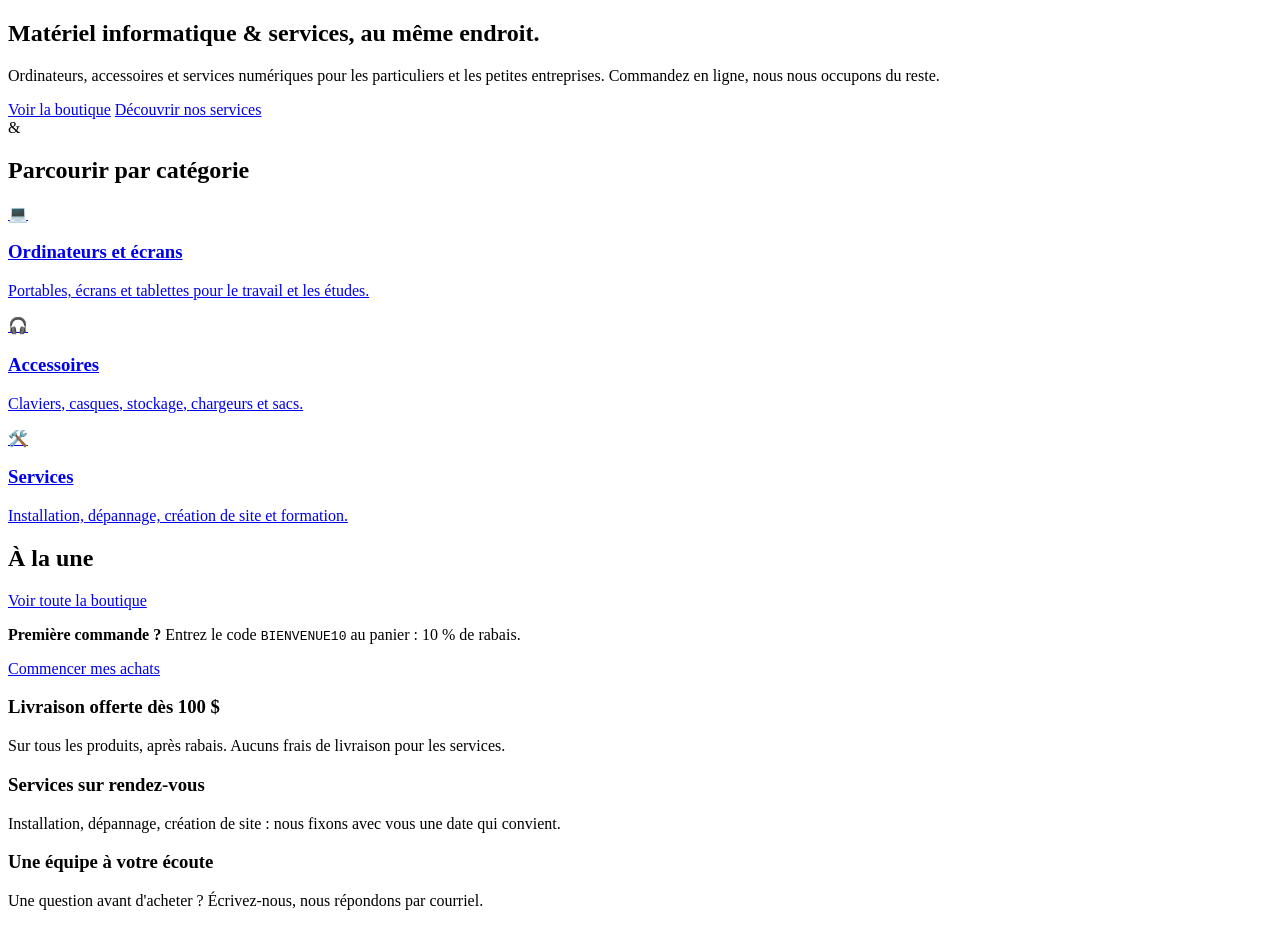
==== index.html @ bb5a53f1 "Update index.html" ====
<!DOCTYPE html>
<html lang="fr">
<head>
  <meta charset="UTF-8">
  <meta name="viewport" content="width=device-width, initial-scale=1">
  <title>ALY &amp; CONDE Services — Matériel informatique et services</title>
  <meta name="description" content="ALY &amp; CONDE Services : matériel informatique, accessoires et services numériques en ligne.">
  <link rel="icon" type="image/svg+xml" href="assets/favicon.svg">

  <!-- Polices : Fraunces (titres, logo) et Hanken Grotesk (texte) -->
  <link rel="preconnect" href="https://fonts.googleapis.com">
  <link rel="preconnect" href="https://fonts.gstatic.com" crossorigin>
  <link rel="stylesheet" href="https://fonts.googleapis.com/css2?family=Fraunces:ital,opsz,wght@0,9..144,600;0,9..144,700;1,9..144,600;1,9..144,700&family=Hanken+Grotesk:wght@400;500;600;700&display=swap">

  <link rel="stylesheet" href="css/base.css">
  <link rel="stylesheet" href="css/components.css">
  <link rel="stylesheet" href="css/pages.css">
</head>
<body data-page="home">

  <!-- En-tête et pied de page : dessinés par js/layout.js -->
  <header class="site-header" id="site-header"></header>

  <noscript>
    <p class="container" style="padding-block:1rem">Ce site a besoin de JavaScript pour fonctionner. Veuillez l'activer dans votre navigateur.</p>
  </noscript>

  <main id="main">
    <section class="hero" aria-labelledby="hero-title">
      <div class="container hero-inner">
        <div class="hero-copy">
          <h1 id="hero-title">Matériel informatique &amp; services, au même endroit.</h1>
          <p>Ordinateurs, accessoires et services numériques pour les particuliers et les petites entreprises. Commandez en ligne, nous nous occupons du reste.</p>
          <div class="hero-actions">
            <a class="btn btn-accent btn-large" href="boutique.html">Voir la boutique</a>
            <a class="btn btn-outline-light btn-large" href="boutique.html?cat=services">Découvrir nos services</a>
          </div>
        </div>
        <span class="hero-amp" aria-hidden="true">&amp;</span>
      </div>
    </section>

    <section class="section container" aria-labelledby="cat-title">
      <div class="section-head"><h2 id="cat-title">Parcourir par catégorie</h2></div>
      <div class="category-grid">
        <a class="category-card" href="boutique.html?cat=ordinateurs">
          <span class="category-emoji" aria-hidden="true">💻</span>
          <h3>Ordinateurs et écrans</h3>
          <p>Portables, écrans et tablettes pour le travail et les études.</p>
          <span class="category-count" data-count-for="ordinateurs"></span>
        </a>
        <a class="category-card" href="boutique.html?cat=accessoires">
          <span class="category-emoji" aria-hidden="true">🎧</span>
          <h3>Accessoires</h3>
          <p>Claviers, casques, stockage, chargeurs et sacs.</p>
          <span class="category-count" data-count-for="accessoires"></span>
        </a>
        <a class="category-card" href="boutique.html?cat=services">
          <span class="category-emoji" aria-hidden="true">🛠️</span>
          <h3>Services</h3>
          <p>Installation, dépannage, création de site et formation.</p>
          <span class="category-count" data-count-for="services"></span>
        </a>
      </div>
    </section>

    <section class="section container" style="padding-top:0" aria-labelledby="featured-title">
      <div class="section-head">
        <h2 id="featured-title">À la une</h2>
        <a href="boutique.html">Voir toute la boutique</a>
      </div>
      <div class="product-grid" id="featured-grid"></div>
    </section>

    <section class="promo-band" aria-label="Offre de bienvenue">
      <div class="container">
        <p><strong>Première commande ?</strong> Entrez le code <code>BIENVENUE10</code> au panier : 10&nbsp;% de rabais.</p>
        <a class="btn btn-primary" href="boutique.html">Commencer mes achats</a>
      </div>
    </section>

    <section class="section container" aria-label="Nos engagements">
      <div class="info-strip">
        <div class="info-item">
          <h3>Livraison offerte dès 100&nbsp;$</h3>
          <p>Sur tous les produits, après rabais. Aucuns frais de livraison pour les services.</p>
        </div>
        <div class="info-item">
          <h3>Services sur rendez-vous</h3>
          <p>Installation, dépannage, création de site : nous fixons avec vous une date qui convient.</p>
        </div>
        <div class="info-item">
          <h3>Une équipe à votre écoute</h3>
          <p>Une question avant d'acheter ? Écrivez-nous, nous répondons par courriel.</p>
        </div>
      </div>
    </section>
  </main>

  <footer class="site-footer" id="site-footer"></footer>
</body>
</html>
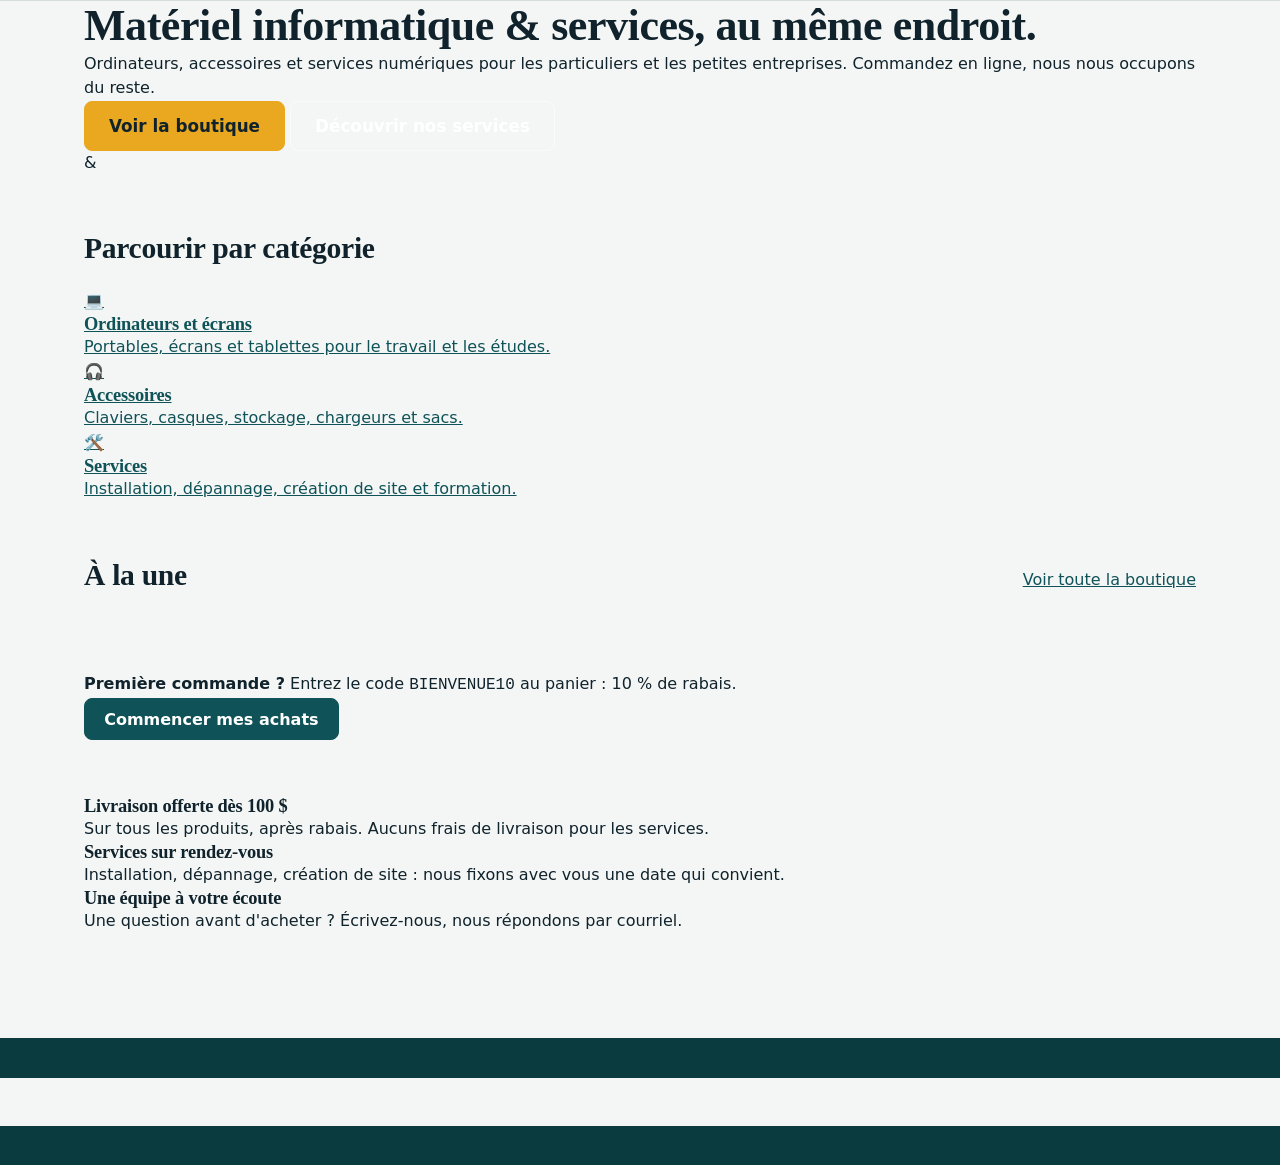
==== commit 5b0cfcd7: "Update index.html" ====
--- a/index.html
+++ b/index.html
@@ -100,3 +100,6 @@
   <footer class="site-footer" id="site-footer"></footer>
 </body>
 </html>
+ <footer class="site-footer" id="site-footer"></footer>
+
+</html>
--- a/css/base.css
+++ b/css/base.css
@@ -0,0 +1,384 @@
+/* =============================================================================
+ * base.css — Fondations : variables, réinitialisation, typographie, mise en
+ *            page générale, boutons, formulaires, en-tête et pied de page.
+ *
+ * Identité « ALY & CONDE » : deux fondateurs, une esperluette. Le « & »
+ * en italique safran est l'élément signature du site (logo, page d'accueil).
+ * Le reste reste sobre : vert-bleu profond, safran pour l'action principale.
+ * ========================================================================== */
+
+/* ----------------------------- Variables ----------------------------- */
+:root {
+  --ink: #10222b;            /* texte */
+  --muted: #55666b;          /* texte secondaire */
+  --bg: #f3f6f5;             /* fond de page */
+  --surface: #ffffff;        /* cartes, champs */
+  --line: #d5dedc;           /* bordures */
+
+  --teal: #0f5257;           /* couleur principale */
+  --teal-dark: #0a3b3f;
+  --teal-soft: #d3e7e4;
+  --saffron: #e9a820;        /* accent : action principale et « & » */
+  --saffron-dark: #cf920f;
+
+  --danger: #b3261e;
+  --success: #1f7a4d;
+
+  --radius: 12px;
+  --radius-small: 8px;
+  --shadow: 0 6px 22px rgba(16, 34, 43, 0.1);
+
+  --font-display: 'Fraunces', Georgia, 'Times New Roman', serif;
+  --font-body: 'Hanken Grotesk', system-ui, -apple-system, 'Segoe UI', sans-serif;
+
+  --container: 72rem;
+}
+
+/* ----------------------------- Réinitialisation ----------------------------- */
+*, *::before, *::after { box-sizing: border-box; }
+
+html { -webkit-text-size-adjust: 100%; scroll-behavior: smooth; }
+
+body {
+  margin: 0;
+  min-height: 100vh;
+  display: flex;
+  flex-direction: column;
+  background: var(--bg);
+  color: var(--ink);
+  font-family: var(--font-body);
+  font-size: 1rem;
+  line-height: 1.55;
+}
+
+main { flex: 1; }
+
+h1, h2, h3, p, ul, ol, figure { margin: 0; }
+ul { padding: 0; list-style: none; }
+img { display: block; max-width: 100%; }
+a { color: var(--teal); }
+button, input, select, textarea { font: inherit; color: inherit; }
+
+/* L'attribut « hidden » doit toujours l'emporter sur les display définis ailleurs */
+[hidden] { display: none !important; }
+
+:focus-visible {
+  outline: 3px solid var(--saffron);
+  outline-offset: 2px;
+}
+
+/* ----------------------------- Typographie ----------------------------- */
+h1, h2, h3 {
+  font-family: var(--font-display);
+  font-weight: 700;
+  line-height: 1.15;
+  letter-spacing: -0.01em;
+}
+h1 { font-size: clamp(1.9rem, 4vw, 2.75rem); }
+h2 { font-size: clamp(1.4rem, 2.5vw, 1.85rem); }
+h3 { font-size: 1.15rem; }
+
+.visually-hidden {
+  position: absolute;
+  width: 1px; height: 1px;
+  margin: -1px; padding: 0;
+  overflow: hidden;
+  clip: rect(0 0 0 0);
+  white-space: nowrap;
+  border: 0;
+}
+
+/* Lien d'évitement pour la navigation au clavier : invisible sauf lorsqu'il a le focus */
+.skip-link {
+  position: absolute;
+  left: 0.5rem;
+  top: 0.5rem;
+  z-index: 200;
+  padding: 0.6rem 1rem;
+  border-radius: var(--radius-small);
+  background: var(--ink);
+  color: #fff;
+}
+.skip-link:not(:focus) {
+  width: 1px; height: 1px;
+  margin: -1px; padding: 0;
+  overflow: hidden;
+  clip: rect(0 0 0 0);
+  white-space: nowrap;
+}
+
+/* ----------------------------- Mise en page ----------------------------- */
+.container {
+  width: 100%;
+  max-width: var(--container);
+  margin-inline: auto;
+  padding-inline: 1.25rem;
+}
+
+.section { padding-block: clamp(2rem, 5vw, 3.5rem); }
+
+.section-head {
+  display: flex;
+  align-items: baseline;
+  justify-content: space-between;
+  gap: 1rem;
+  margin-bottom: 1.5rem;
+}
+
+.page-head { padding-block: 2rem 1.25rem; }
+.page-head p { margin-top: 0.4rem; color: var(--muted); }
+
+/* ----------------------------- Boutons ----------------------------- */
+.btn {
+  display: inline-flex;
+  align-items: center;
+  justify-content: center;
+  gap: 0.5rem;
+  padding: 0.65rem 1.2rem;
+  border: 1.5px solid var(--line);
+  border-radius: var(--radius-small);
+  background: var(--surface);
+  color: var(--ink);
+  font-weight: 600;
+  line-height: 1.2;
+  text-align: center;
+  text-decoration: none;
+  cursor: pointer;
+  transition: background 0.15s, border-color 0.15s, transform 0.1s;
+}
+.btn:hover:not(:disabled) { border-color: var(--teal); }
+.btn:active:not(:disabled) { transform: translateY(1px); }
+.btn:disabled { opacity: 0.55; cursor: not-allowed; }
+
+.btn-primary { background: var(--teal); border-color: var(--teal); color: #fff; }
+.btn-primary:hover:not(:disabled) { background: var(--teal-dark); border-color: var(--teal-dark); }
+
+.btn-accent { background: var(--saffron); border-color: var(--saffron); color: var(--ink); }
+.btn-accent:hover:not(:disabled) { background: var(--saffron-dark); border-color: var(--saffron-dark); }
+
+.btn-outline-light { border-color: rgba(255, 255, 255, 0.55); background: transparent; color: #fff; }
+.btn-outline-light:hover:not(:disabled) { border-color: #fff; background: rgba(255, 255, 255, 0.1); }
+
+.btn-small { padding: 0.4rem 0.8rem; font-size: 0.9rem; }
+.btn-large { padding: 0.85rem 1.5rem; font-size: 1.05rem; }
+.btn-block { width: 100%; }
+
+/* Bouton discret (lien) */
+.link-btn {
+  padding: 0;
+  border: 0;
+  background: none;
+  color: var(--teal);
+  font-weight: 600;
+  text-decoration: underline;
+  text-underline-offset: 3px;
+  cursor: pointer;
+}
+.link-btn:hover { color: var(--teal-dark); }
+
+/* ----------------------------- Formulaires ----------------------------- */
+.field { display: block; margin-bottom: 1rem; border: 0; padding: 0; }
+.field > span, .field > legend, .field > label {
+  display: block;
+  margin-bottom: 0.3rem;
+  padding: 0;
+  font-weight: 600;
+  font-size: 0.92rem;
+}
+.field small { display: block; margin-top: 0.25rem; color: var(--muted); font-size: 0.82rem; }
+
+input[type='text'], input[type='email'], input[type='password'], input[type='search'],
+input[type='tel'], input[type='number'], select, textarea {
+  width: 100%;
+  padding: 0.65rem 0.8rem;
+  border: 1.5px solid var(--line);
+  border-radius: var(--radius-small);
+  background: var(--surface);
+}
+input:focus, select:focus, textarea:focus { border-color: var(--teal); outline-offset: 0; }
+input[aria-invalid='true'], textarea[aria-invalid='true'] { border-color: var(--danger); }
+textarea { min-height: 8rem; resize: vertical; }
+input::placeholder, textarea::placeholder { color: #7b8b8f; }
+
+.field-error, .form-error {
+  min-height: 1.2rem;
+  margin-top: 0.25rem;
+  color: var(--danger);
+  font-size: 0.86rem;
+}
+.form-message { min-height: 1.4rem; margin-bottom: 0.75rem; font-size: 0.92rem; color: var(--danger); }
+.form-message[data-kind='success'] { color: var(--success); }
+
+.check { display: flex; align-items: flex-start; gap: 0.6rem; margin-bottom: 1rem; cursor: pointer; }
+.check input { width: 1.1rem; height: 1.1rem; margin-top: 0.2rem; accent-color: var(--teal); }
+
+/* ----------------------------- En-tête ----------------------------- */
+.site-header {
+  position: sticky;
+  top: 0;
+  z-index: 50;
+  border-bottom: 1px solid var(--line);
+  background: rgba(255, 255, 255, 0.96);
+  backdrop-filter: blur(8px);
+}
+
+.header-inner {
+  display: flex;
+  align-items: center;
+  gap: 1.5rem;
+  min-height: 4.25rem;
+}
+
+/* Logo : « ALY & CONDE » avec l'esperluette signature */
+.wordmark {
+  display: flex;
+  flex-direction: column;
+  line-height: 1;
+  color: var(--ink);
+  text-decoration: none;
+}
+.wm-name {
+  font-family: var(--font-display);
+  font-size: 1.4rem;
+  font-weight: 700;
+  letter-spacing: -0.02em;
+}
+.wm-name em, .footer-brand em {
+  padding-inline: 0.05em;
+  color: var(--saffron-dark);
+  font-style: italic;
+  font-weight: 600;
+}
+.wm-sub {
+  margin-top: 0.15rem;
+  color: var(--muted);
+  font-size: 0.8rem;
+  font-weight: 500;
+  letter-spacing: 0.14em;
+}
+
+.site-nav { display: flex; gap: 0.25rem; margin-left: 1rem; }
+.site-nav a {
+  padding: 0.5rem 0.8rem;
+  border-radius: var(--radius-small);
+  color: var(--ink);
+  font-weight: 600;
+  text-decoration: none;
+}
+.site-nav a:hover { background: var(--teal-soft); }
+.site-nav a[aria-current='page'] { box-shadow: inset 0 -3px 0 var(--saffron); border-radius: 0; }
+
+.header-actions { display: flex; align-items: center; gap: 0.5rem; margin-left: auto; }
+.header-link {
+  padding: 0.5rem 0.8rem;
+  border-radius: var(--radius-small);
+  color: var(--ink);
+  font-weight: 600;
+  text-decoration: none;
+}
+.header-link:hover { background: var(--teal-soft); }
+
+.cart-link {
+  position: relative;
+  display: inline-grid;
+  place-items: center;
+  width: 2.8rem;
+  height: 2.8rem;
+  border-radius: 50%;
+  font-size: 1.35rem;
+  text-decoration: none;
+}
+.cart-link:hover { background: var(--teal-soft); }
+.cart-count {
+  position: absolute;
+  top: 0;
+  right: -0.1rem;
+  min-width: 1.25rem;
+  padding: 0 0.3rem;
+  border-radius: 999px;
+  background: var(--saffron);
+  color: var(--ink);
+  font-size: 0.75rem;
+  font-weight: 700;
+  line-height: 1.25rem;
+  text-align: center;
+}
+
+.nav-toggle {
+  display: none;
+  width: 2.8rem;
+  height: 2.8rem;
+  border: 1.5px solid var(--line);
+  border-radius: var(--radius-small);
+  background: var(--surface);
+  font-size: 1.3rem;
+  cursor: pointer;
+}
+
+/* ----------------------------- Pied de page ----------------------------- */
+.site-footer {
+  margin-top: 3rem;
+  padding-top: 2.5rem;
+  background: var(--teal-dark);
+  color: #d5e6e4;
+}
+.footer-grid {
+  display: grid;
+  grid-template-columns: 1.4fr 1fr 1fr;
+  gap: 2rem;
+  padding-bottom: 2rem;
+}
+.footer-brand {
+  margin-bottom: 0.6rem;
+  color: #fff;
+  font-family: var(--font-display);
+  font-size: 1.4rem;
+  font-weight: 700;
+}
+.footer-brand em { color: var(--saffron); }
+.footer-brand span { font-size: 0.85rem; font-weight: 500; opacity: 0.8; }
+.footer-text { max-width: 24rem; font-size: 0.95rem; }
+.footer-title { margin-bottom: 0.75rem; color: #fff; font-family: var(--font-body); font-size: 1rem; }
+.site-footer li { margin-bottom: 0.35rem; font-size: 0.95rem; }
+.site-footer a { color: #d5e6e4; }
+.site-footer a:hover { color: #fff; }
+.footer-bottom {
+  display: flex;
+  flex-wrap: wrap;
+  justify-content: space-between;
+  gap: 0.5rem 2rem;
+  padding-block: 1.1rem;
+  border-top: 1px solid rgba(255, 255, 255, 0.15);
+  font-size: 0.85rem;
+}
+.footer-note { color: var(--saffron); }
+
+/* ----------------------------- Petits écrans ----------------------------- */
+@media (max-width: 820px) {
+  .header-inner { flex-wrap: wrap; gap: 0 0.25rem; padding-block: 0.5rem; }
+  .wordmark { margin-right: auto; }
+  .wm-name { font-size: 1.2rem; }
+  .header-actions { margin-left: 0; order: 2; gap: 0; }
+  .header-link { padding: 0.4rem 0.5rem; font-size: 0.92rem; }
+  .cart-link { width: 2.5rem; height: 2.5rem; }
+  .nav-toggle { display: inline-grid; place-items: center; width: 2.5rem; height: 2.5rem; margin-left: 0.25rem; order: 3; }
+
+  .site-nav {
+    display: none;
+    order: 4;
+    flex-basis: 100%;
+    flex-direction: column;
+    margin: 0 0 0.5rem;
+    padding-top: 0.5rem;
+    border-top: 1px solid var(--line);
+  }
+  .site-header.nav-open .site-nav { display: flex; }
+  .site-nav a[aria-current='page'] { box-shadow: inset 4px 0 0 var(--saffron); }
+
+  .footer-grid { grid-template-columns: 1fr; }
+}
+
+@media (prefers-reduced-motion: reduce) {
+  html { scroll-behavior: auto; }
+  *, *::before, *::after { animation-duration: 0.01ms !important; transition-duration: 0.01ms !important; }
+}
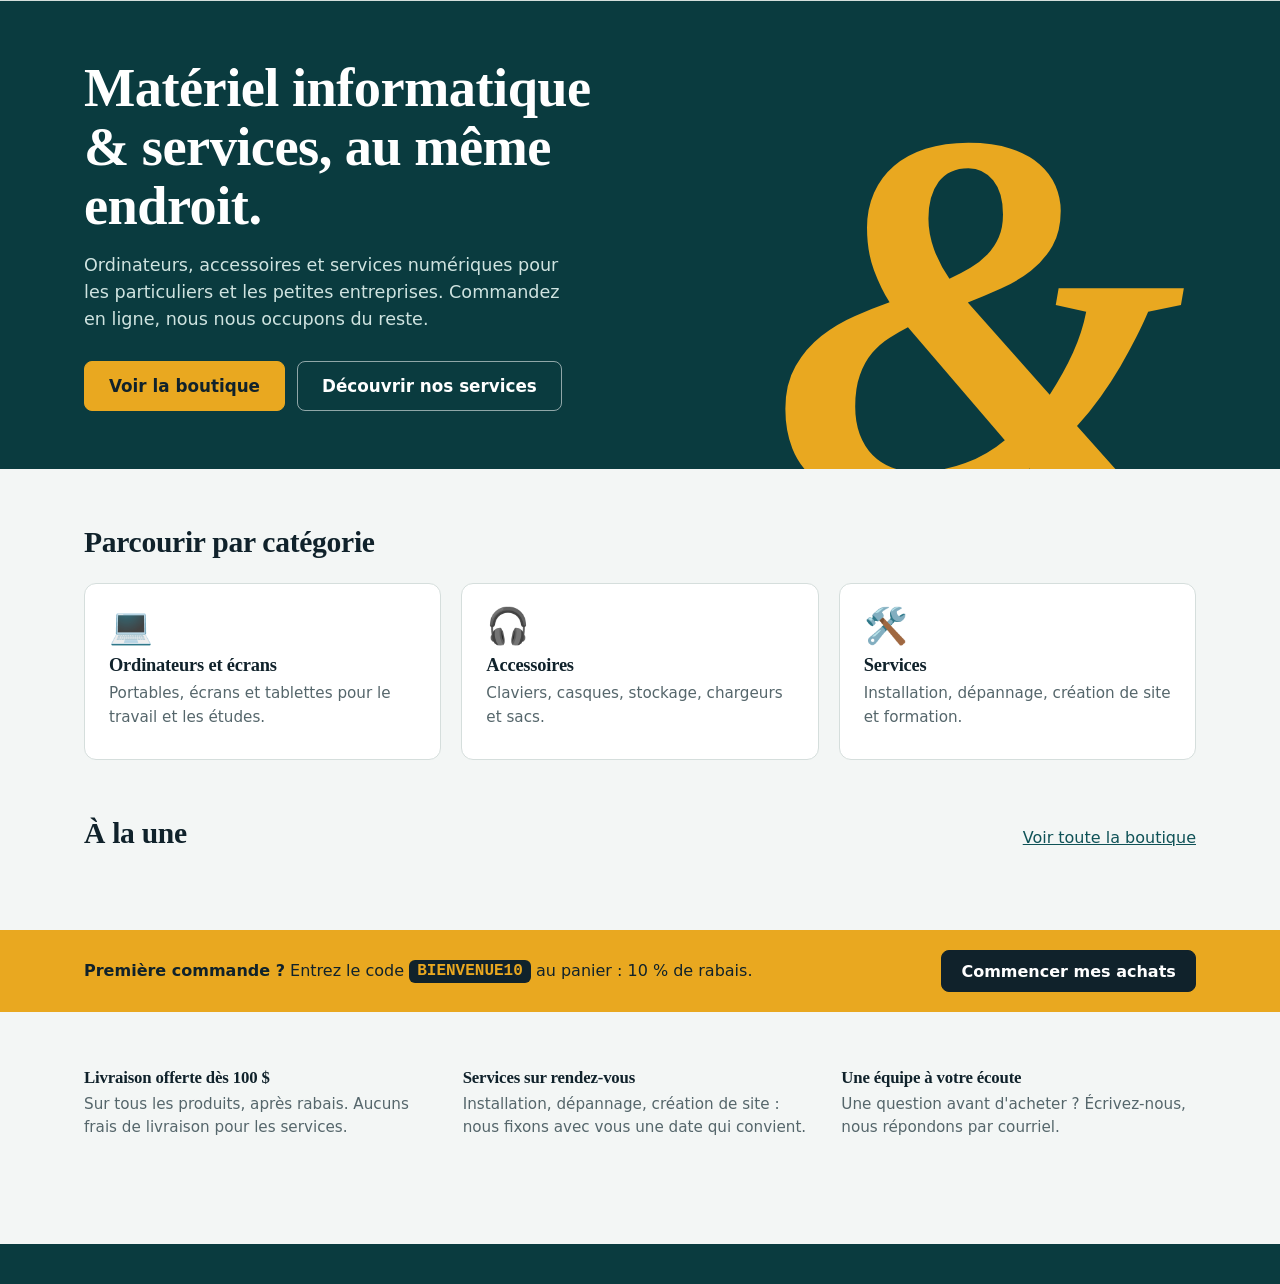
==== commit 26c1615f: "Update index.html" ====
--- a/index.html
+++ b/index.html
@@ -96,10 +96,17 @@
       </div>
     </section>
   </main>
-
-  <footer class="site-footer" id="site-footer"></footer>
-</body>
-</html>
+  
  <footer class="site-footer" id="site-footer"></footer>
 
+ <script src="js/config.js"></script>
+<script src="js/catalogue.js"></script>
+<script src="js/utils.js"></script>
+<script src="js/pricing.js"></script>
+<script src="js/data.js"></script>
+<script src="js/cart.js"></script>
+<script src="js/components.js"></script>
+<script src="js/layout.js"></script>
+<script src="js/pages/shop.js"></script>
+</body>
 </html>
--- a/css/components.css
+++ b/css/components.css
@@ -0,0 +1,263 @@
+/* =============================================================================
+ * components.css — Composants réutilisés sur plusieurs pages :
+ *   grille et carte produit, visuel, badges, prix, sélecteur de quantité,
+ *   pastilles, onglets, blocs vides, récapitulatif, notifications (toasts).
+ * ========================================================================== */
+
+/* ----------------------------- Grille de produits ----------------------------- */
+.product-grid {
+  display: grid;
+  grid-template-columns: repeat(auto-fill, minmax(15rem, 1fr));
+  gap: 1.25rem;
+}
+
+/* ----------------------------- Carte produit ----------------------------- */
+.card {
+  position: relative;
+  display: flex;
+  flex-direction: column;
+  overflow: hidden;
+  border: 1px solid var(--line);
+  border-radius: var(--radius);
+  background: var(--surface);
+  transition: box-shadow 0.15s, border-color 0.15s;
+}
+.card:hover { border-color: var(--teal); box-shadow: var(--shadow); }
+
+.card-visual { display: block; text-decoration: none; }
+.card-body { display: flex; flex: 1; flex-direction: column; gap: 0.5rem; padding: 1rem; }
+.card-category { color: var(--muted); font-size: 0.82rem; }
+.card-title { font-size: 1.05rem; line-height: 1.25; }
+.card-title a { color: var(--ink); text-decoration: none; }
+.card-title a:hover { text-decoration: underline; text-underline-offset: 3px; }
+.card-meta {
+  display: flex;
+  align-items: center;
+  justify-content: space-between;
+  gap: 0.5rem;
+  margin-top: auto;
+  padding-top: 0.25rem;
+}
+.card .btn { margin-top: 0.4rem; }
+
+/* ----------------------------- Visuel produit (emoji sur fond de couleur) ----------------------------- */
+.visual {
+  position: relative;
+  display: grid;
+  place-items: center;
+  aspect-ratio: 4 / 3;
+  overflow: hidden;
+  background:
+    radial-gradient(circle at 30% 25%, rgba(255, 255, 255, 0.7), transparent 60%),
+    var(--tile, var(--teal-soft));
+}
+.visual-emoji { font-size: 4.2rem; line-height: 1; filter: drop-shadow(0 6px 8px rgba(16, 34, 43, 0.18)); }
+.visual-img { width: 100%; height: 100%; object-fit: cover; }
+.visual-large { aspect-ratio: 1 / 1; border-radius: var(--radius); }
+.visual-large .visual-emoji { font-size: 8rem; }
+.visual-small { width: 5.5rem; aspect-ratio: 1 / 1; border-radius: var(--radius-small); }
+.visual-small .visual-emoji { font-size: 2.4rem; }
+
+/* ----------------------------- Prix et badges ----------------------------- */
+.price { font-family: var(--font-display); font-size: 1.25rem; font-weight: 700; }
+
+.badge {
+  display: inline-block;
+  padding: 0.15rem 0.6rem;
+  border-radius: 999px;
+  font-size: 0.78rem;
+  font-weight: 600;
+  white-space: nowrap;
+}
+.badge-ok { background: #d9efe3; color: #14603a; }
+.badge-low { background: #fbe9c2; color: #7a4e00; }
+.badge-out { background: #f6d9d6; color: #8f1f18; }
+.badge-service { background: #e3def3; color: #4a3c86; }
+.badge-status { background: var(--teal-soft); color: var(--teal-dark); }
+
+/* ----------------------------- Favoris (cœur) ----------------------------- */
+.fav-btn {
+  position: absolute;
+  top: 0.6rem;
+  right: 0.6rem;
+  z-index: 2;
+  display: grid;
+  place-items: center;
+  width: 2.4rem;
+  height: 2.4rem;
+  border: 0;
+  border-radius: 50%;
+  background: rgba(255, 255, 255, 0.92);
+  color: var(--ink);
+  font-size: 1.3rem;
+  line-height: 1;
+  cursor: pointer;
+  box-shadow: 0 2px 6px rgba(16, 34, 43, 0.18);
+  transition: transform 0.12s;
+}
+.fav-btn:hover:not(:disabled) { transform: scale(1.1); }
+.fav-btn[aria-pressed='true'] { color: #c62a3b; }
+
+/* Version intégrée à la fiche produit */
+.fav-inline {
+  position: static;
+  width: 3rem;
+  height: 3rem;
+  border: 1.5px solid var(--line);
+  box-shadow: none;
+}
+
+/* ----------------------------- Sélecteur de quantité ----------------------------- */
+.stepper {
+  display: inline-flex;
+  align-items: stretch;
+  overflow: hidden;
+  border: 1.5px solid var(--line);
+  border-radius: var(--radius-small);
+  background: var(--surface);
+}
+.stepper-btn {
+  width: 2.5rem;
+  border: 0;
+  background: var(--bg);
+  font-size: 1.2rem;
+  cursor: pointer;
+}
+.stepper-btn:hover { background: var(--teal-soft); }
+.stepper-input {
+  width: 3.2rem;
+  padding: 0.5rem 0;
+  border: 0;
+  border-inline: 1.5px solid var(--line);
+  border-radius: 0;
+  text-align: center;
+  -moz-appearance: textfield;
+}
+.stepper-input::-webkit-outer-spin-button,
+.stepper-input::-webkit-inner-spin-button { margin: 0; -webkit-appearance: none; }
+
+/* ----------------------------- Pastilles de filtre ----------------------------- */
+.chip-group { display: flex; flex-wrap: wrap; gap: 0.4rem; }
+.chip {
+  padding: 0.4rem 0.85rem;
+  border: 1.5px solid var(--line);
+  border-radius: 999px;
+  background: var(--surface);
+  font-size: 0.9rem;
+  font-weight: 600;
+  cursor: pointer;
+}
+.chip:hover { border-color: var(--teal); }
+.chip[aria-pressed='true'] { border-color: var(--teal); background: var(--teal); color: #fff; }
+
+/* ----------------------------- Onglets ----------------------------- */
+.tabs {
+  display: flex;
+  gap: 0.25rem;
+  padding: 0.25rem;
+  border-radius: var(--radius-small);
+  background: #e4ebe9;
+}
+.tab {
+  flex: 1;
+  padding: 0.55rem 0.75rem;
+  border: 0;
+  border-radius: 6px;
+  background: transparent;
+  color: var(--muted);
+  font-weight: 600;
+  cursor: pointer;
+}
+.tab.active { background: var(--surface); color: var(--ink); box-shadow: 0 1px 3px rgba(16, 34, 43, 0.12); }
+
+/* ----------------------------- Bloc « rien à afficher » ----------------------------- */
+.empty-state {
+  display: grid;
+  justify-items: center;
+  gap: 0.75rem;
+  grid-column: 1 / -1;
+  padding: 3rem 1.5rem;
+  border: 1.5px dashed var(--line);
+  border-radius: var(--radius);
+  background: var(--surface);
+  text-align: center;
+}
+.empty-state p { max-width: 28rem; color: var(--muted); }
+
+/* ----------------------------- Récapitulatif (panier, commande, commandes passées) ----------------------------- */
+.summary {
+  align-self: start;
+  padding: 1.25rem;
+  border: 1px solid var(--line);
+  border-radius: var(--radius);
+  background: var(--surface);
+}
+.summary-title { margin-bottom: 1rem; font-size: 1.25rem; }
+.summary-row {
+  display: flex;
+  justify-content: space-between;
+  gap: 1rem;
+  padding-block: 0.3rem;
+  font-size: 0.95rem;
+}
+.summary-row.is-discount { color: var(--success); font-weight: 600; }
+.summary-row.is-total {
+  margin-top: 0.5rem;
+  padding-top: 0.75rem;
+  border-top: 1.5px solid var(--ink);
+  font-family: var(--font-display);
+  font-size: 1.3rem;
+  font-weight: 700;
+}
+.summary-hint { margin-block: 0.75rem; padding: 0.6rem 0.8rem; border-radius: var(--radius-small); background: #fbf1d3; font-size: 0.9rem; }
+.summary-more { display: block; margin-top: 1rem; text-align: center; }
+.summary .btn-block { margin-top: 1rem; }
+
+.summary-items { margin-bottom: 0.75rem; }
+.summary-item {
+  display: flex;
+  justify-content: space-between;
+  gap: 1rem;
+  padding-block: 0.4rem;
+  border-bottom: 1px solid var(--line);
+  font-size: 0.95rem;
+}
+
+/* ----------------------------- Notifications (toasts) ----------------------------- */
+.toast-container {
+  position: fixed;
+  right: 1rem;
+  bottom: 1rem;
+  z-index: 100;
+  display: flex;
+  flex-direction: column;
+  gap: 0.5rem;
+  max-width: min(24rem, calc(100vw - 2rem));
+}
+.toast {
+  padding: 0.75rem 1rem;
+  border-radius: var(--radius-small);
+  background: var(--ink);
+  color: #fff;
+  box-shadow: var(--shadow);
+  font-size: 0.92rem;
+  animation: toast-in 0.2s ease-out;
+}
+.toast-success { background: var(--teal); border-left: 5px solid var(--saffron); }
+.toast-error { background: var(--danger); }
+.toast.is-clickable { cursor: pointer; }
+
+@keyframes toast-in {
+  from { opacity: 0; transform: translateY(8px); }
+  to { opacity: 1; transform: none; }
+}
+
+@media (max-width: 600px) {
+  .toast-container { right: 0.75rem; left: 0.75rem; max-width: none; }
+}
+
+/* Téléphone : visuels plus bas pour voir plus d'articles à l'écran */
+@media (max-width: 600px) {
+  .product-card .visual { aspect-ratio: 16 / 9; }
+  .product-grid { gap: 1rem; }
+}
--- a/css/pages.css
+++ b/css/pages.css
@@ -0,0 +1,276 @@
+/* =============================================================================
+ * pages.css — Mises en page propres à chaque page :
+ *   accueil, boutique, fiche produit, panier, commande, compte, contact.
+ * ========================================================================== */
+
+/* =============================================================================
+ * ACCUEIL
+ * ========================================================================== */
+
+/* L'élément mémorable : une esperluette géante qui déborde du bandeau */
+.hero {
+  position: relative;
+  overflow: hidden;
+  background: var(--teal-dark);
+  color: #fff;
+}
+.hero-inner {
+  position: relative;
+  display: flex;
+  align-items: center;
+  min-height: clamp(22rem, 52vh, 30rem);
+  padding-block: 3rem;
+}
+.hero-copy { position: relative; z-index: 1; max-width: 34rem; }
+.hero h1 { margin-bottom: 1rem; font-size: clamp(2.1rem, 5vw, 3.4rem); line-height: 1.08; }
+.hero p { max-width: 30rem; margin-bottom: 1.75rem; color: #cfe3e0; font-size: 1.1rem; }
+.hero-actions { display: flex; flex-wrap: wrap; gap: 0.75rem; }
+
+.hero-amp {
+  position: absolute;
+  right: clamp(-3rem, 2vw, 4rem);
+  bottom: -0.22em;
+  z-index: 0;
+  color: var(--saffron);
+  font-family: var(--font-display);
+  font-size: clamp(16rem, 42vw, 34rem);
+  font-style: italic;
+  font-weight: 600;
+  line-height: 1;
+  user-select: none;
+}
+
+/* Catégories */
+.category-grid { display: grid; grid-template-columns: repeat(auto-fit, minmax(15rem, 1fr)); gap: 1.25rem; }
+.category-card {
+  display: grid;
+  gap: 0.35rem;
+  padding: 1.5rem;
+  border: 1px solid var(--line);
+  border-radius: var(--radius);
+  background: var(--surface);
+  color: var(--ink);
+  text-decoration: none;
+  transition: border-color 0.15s, box-shadow 0.15s;
+}
+.category-card:hover { border-color: var(--teal); box-shadow: var(--shadow); }
+.category-emoji { font-size: 2.2rem; line-height: 1; }
+.category-card h3 { margin-top: 0.4rem; }
+.category-card p { color: var(--muted); font-size: 0.95rem; }
+.category-count { color: var(--teal); font-size: 0.9rem; font-weight: 600; }
+
+/* Bandeau code promotionnel */
+.promo-band { background: var(--saffron); color: var(--ink); }
+.promo-band .container {
+  display: flex;
+  flex-wrap: wrap;
+  align-items: center;
+  justify-content: space-between;
+  gap: 1rem;
+  padding-block: 1.25rem;
+}
+.promo-band code {
+  padding: 0.15rem 0.5rem;
+  border-radius: 6px;
+  background: var(--ink);
+  color: var(--saffron);
+  font-weight: 700;
+}
+.promo-band .btn-primary { background: var(--ink); border-color: var(--ink); }
+
+/* Bandeau d'engagements */
+.info-strip { display: grid; grid-template-columns: repeat(auto-fit, minmax(14rem, 1fr)); gap: 1.5rem; }
+.info-item h3 { margin-bottom: 0.3rem; font-size: 1.05rem; }
+.info-item p { color: var(--muted); font-size: 0.95rem; }
+
+/* =============================================================================
+ * BOUTIQUE
+ * ========================================================================== */
+.shop-layout { display: grid; grid-template-columns: 16rem minmax(0, 1fr); gap: 2rem; align-items: start; }
+.filters {
+  position: sticky;
+  top: 5.25rem;
+  padding: 1.25rem;
+  border: 1px solid var(--line);
+  border-radius: var(--radius);
+  background: var(--surface);
+}
+.filters .chip-group { flex-direction: column; align-items: flex-start; }
+.filters-toggle { display: none; font-weight: 700; cursor: pointer; }
+.filters-toggle::after { content: '▾'; float: right; }
+.filters details[open] .filters-toggle::after { content: '▴'; }
+
+@media (max-width: 820px) {
+  .shop-layout { grid-template-columns: 1fr; }
+  .filters { position: static; }
+  .filters .chip-group { flex-direction: row; }
+  .filters-toggle { display: block; }
+  .filters details[open] .filters-toggle { margin-bottom: 1rem; }
+}
+
+/* =============================================================================
+ * FICHE PRODUIT
+ * ========================================================================== */
+.breadcrumb { display: flex; flex-wrap: wrap; gap: 0.5rem; padding-block: 1.5rem 1rem; color: var(--muted); font-size: 0.9rem; }
+.breadcrumb a { color: var(--muted); }
+.breadcrumb [aria-current] { color: var(--ink); font-weight: 600; }
+
+.product-detail { display: grid; grid-template-columns: minmax(0, 1fr) minmax(0, 1fr); gap: clamp(1.5rem, 4vw, 3.5rem); align-items: start; }
+.detail-info { display: grid; gap: 1rem; }
+.detail-title { font-size: clamp(1.7rem, 3.5vw, 2.4rem); }
+.detail-price { font-family: var(--font-display); font-size: 2rem; font-weight: 700; }
+.detail-description { font-size: 1.05rem; }
+.detail-points { display: grid; gap: 0.4rem; padding-left: 1.2rem; list-style: disc; }
+.detail-points li::marker { color: var(--saffron-dark); }
+.detail-buy { display: flex; flex-wrap: wrap; align-items: center; gap: 0.75rem; margin-top: 0.5rem; }
+.detail-note { color: var(--muted); font-size: 0.92rem; }
+
+.similar { margin-top: 3rem; }
+.similar h2 { margin-bottom: 1.25rem; }
+
+@media (max-width: 720px) {
+  .product-detail { grid-template-columns: 1fr; }
+}
+
+/* =============================================================================
+ * PANIER ET COMMANDE
+ * ========================================================================== */
+.cart-layout, .checkout-layout {
+  display: grid;
+  grid-template-columns: minmax(0, 1fr) 22rem;
+  gap: 2rem;
+  align-items: start;
+}
+
+.cart-line {
+  display: grid;
+  grid-template-columns: auto minmax(0, 1fr) auto auto;
+  align-items: center;
+  gap: 1rem;
+  padding: 1rem 0;
+  border-bottom: 1px solid var(--line);
+}
+.line-visual { display: block; text-decoration: none; }
+.line-name { color: var(--ink); font-weight: 700; text-decoration: none; }
+.line-name:hover { text-decoration: underline; }
+.line-unit { color: var(--muted); font-size: 0.9rem; }
+.line-warning { margin-top: 0.3rem; color: var(--danger); font-size: 0.88rem; font-weight: 600; }
+.line-controls { display: grid; justify-items: start; gap: 0.4rem; }
+.line-total { min-width: 6rem; font-family: var(--font-display); font-size: 1.1rem; font-weight: 700; text-align: right; }
+#cart-lines > .link-btn { margin-top: 1rem; }
+
+/* Code promotionnel */
+.promo-box { margin-bottom: 1rem; padding-bottom: 1rem; border-bottom: 1px solid var(--line); }
+.promo-form { display: flex; gap: 0.5rem; }
+.promo-form input { text-transform: uppercase; }
+.promo-applied {
+  display: flex;
+  align-items: center;
+  justify-content: space-between;
+  padding: 0.6rem 0.8rem;
+  border-radius: var(--radius-small);
+  background: #fbf1d3;
+}
+.promo-note { margin-top: 0.5rem; color: var(--muted); font-size: 0.88rem; }
+
+/* Formulaire de commande */
+.checkout-form fieldset { margin: 0 0 1.5rem; padding: 1.25rem; border: 1px solid var(--line); border-radius: var(--radius); background: var(--surface); }
+.checkout-form legend { padding-inline: 0.4rem; font-family: var(--font-display); font-size: 1.15rem; font-weight: 700; }
+.field-row { display: grid; grid-template-columns: 1fr 1fr; gap: 0 1rem; }
+.radio-card {
+  display: flex;
+  align-items: flex-start;
+  gap: 0.75rem;
+  margin-bottom: 0.6rem;
+  padding: 0.85rem 1rem;
+  border: 1.5px solid var(--line);
+  border-radius: var(--radius-small);
+  cursor: pointer;
+}
+.radio-card:has(input:checked) { border-color: var(--teal); background: #eef6f5; }
+.radio-card input { margin-top: 0.3rem; accent-color: var(--teal); }
+.radio-card strong { display: block; }
+.radio-card span { color: var(--muted); font-size: 0.9rem; }
+.checkout-note { margin-bottom: 1rem; color: var(--muted); font-size: 0.9rem; }
+
+/* Confirmation */
+.confirmation-card {
+  display: grid;
+  justify-items: center;
+  gap: 0.9rem;
+  max-width: 34rem;
+  margin: 2rem auto;
+  padding: 2rem 1.5rem;
+  border: 1px solid var(--line);
+  border-radius: var(--radius);
+  background: var(--surface);
+  text-align: center;
+}
+.confirmation-card .summary-items { width: 100%; text-align: left; }
+.confirmation-icon {
+  display: grid;
+  place-items: center;
+  width: 3.5rem;
+  height: 3.5rem;
+  border-radius: 50%;
+  background: var(--teal);
+  color: #fff;
+  font-size: 1.8rem;
+}
+.confirmation-number { padding: 0.35rem 0.9rem; border-radius: 999px; background: #fbf1d3; font-weight: 700; }
+.confirmation-total { font-family: var(--font-display); font-size: 1.3rem; font-weight: 700; }
+.confirmation-text { color: var(--muted); font-size: 0.95rem; }
+.confirmation-actions { display: flex; flex-wrap: wrap; justify-content: center; gap: 0.6rem; }
+
+@media (max-width: 900px) {
+  .cart-layout, .checkout-layout { grid-template-columns: 1fr; }
+}
+@media (max-width: 600px) {
+  .cart-line { grid-template-columns: auto minmax(0, 1fr); }
+  .line-controls { grid-column: 1 / -1; grid-template-columns: auto auto; justify-content: space-between; align-items: center; }
+  .line-total { grid-column: 1 / -1; text-align: left; }
+  .field-row { grid-template-columns: 1fr; }
+}
+
+/* =============================================================================
+ * COMPTE
+ * ========================================================================== */
+.account-page { padding-block: 2rem; }
+.auth-card {
+  max-width: 28rem;
+  margin: 1rem auto;
+  padding: 1.75rem;
+  border: 1px solid var(--line);
+  border-radius: var(--radius);
+  background: var(--surface);
+}
+.auth-card .tabs { margin-bottom: 1.5rem; }
+.auth-intro { margin-bottom: 1rem; color: var(--muted); }
+
+.dash-head { display: flex; flex-wrap: wrap; align-items: center; justify-content: space-between; gap: 1rem; margin-bottom: 1.5rem; }
+.dash-head p { color: var(--muted); }
+#dashboard .tabs { max-width: 24rem; margin-bottom: 1.5rem; }
+
+.order-card { margin-bottom: 1rem; padding: 1.25rem; border: 1px solid var(--line); border-radius: var(--radius); background: var(--surface); }
+.order-head { display: flex; align-items: flex-start; justify-content: space-between; gap: 1rem; margin-bottom: 0.75rem; }
+.order-number { font-size: 1.1rem; }
+.order-date { color: var(--muted); font-size: 0.88rem; }
+.order-payment { margin-top: 0.75rem; color: var(--muted); font-size: 0.9rem; }
+
+/* =============================================================================
+ * CONTACT
+ * ========================================================================== */
+.contact-layout { display: grid; grid-template-columns: minmax(0, 1.4fr) minmax(0, 1fr); gap: 2rem; align-items: start; }
+.contact-card { padding: 1.5rem; border: 1px solid var(--line); border-radius: var(--radius); background: var(--surface); }
+.contact-card h2 { margin-bottom: 1rem; font-size: 1.3rem; }
+.contact-list { display: grid; gap: 0.9rem; }
+.contact-list dt { font-size: 0.85rem; font-weight: 700; color: var(--muted); }
+.contact-list dd { margin: 0; }
+.faq { margin-top: 1.5rem; }
+.faq details { padding: 0.75rem 0; border-top: 1px solid var(--line); }
+.faq summary { font-weight: 600; cursor: pointer; }
+.faq p { margin-top: 0.5rem; color: var(--muted); font-size: 0.95rem; }
+
+@media (max-width: 820px) {
+  .contact-layout { grid-template-columns: 1fr; }
+}
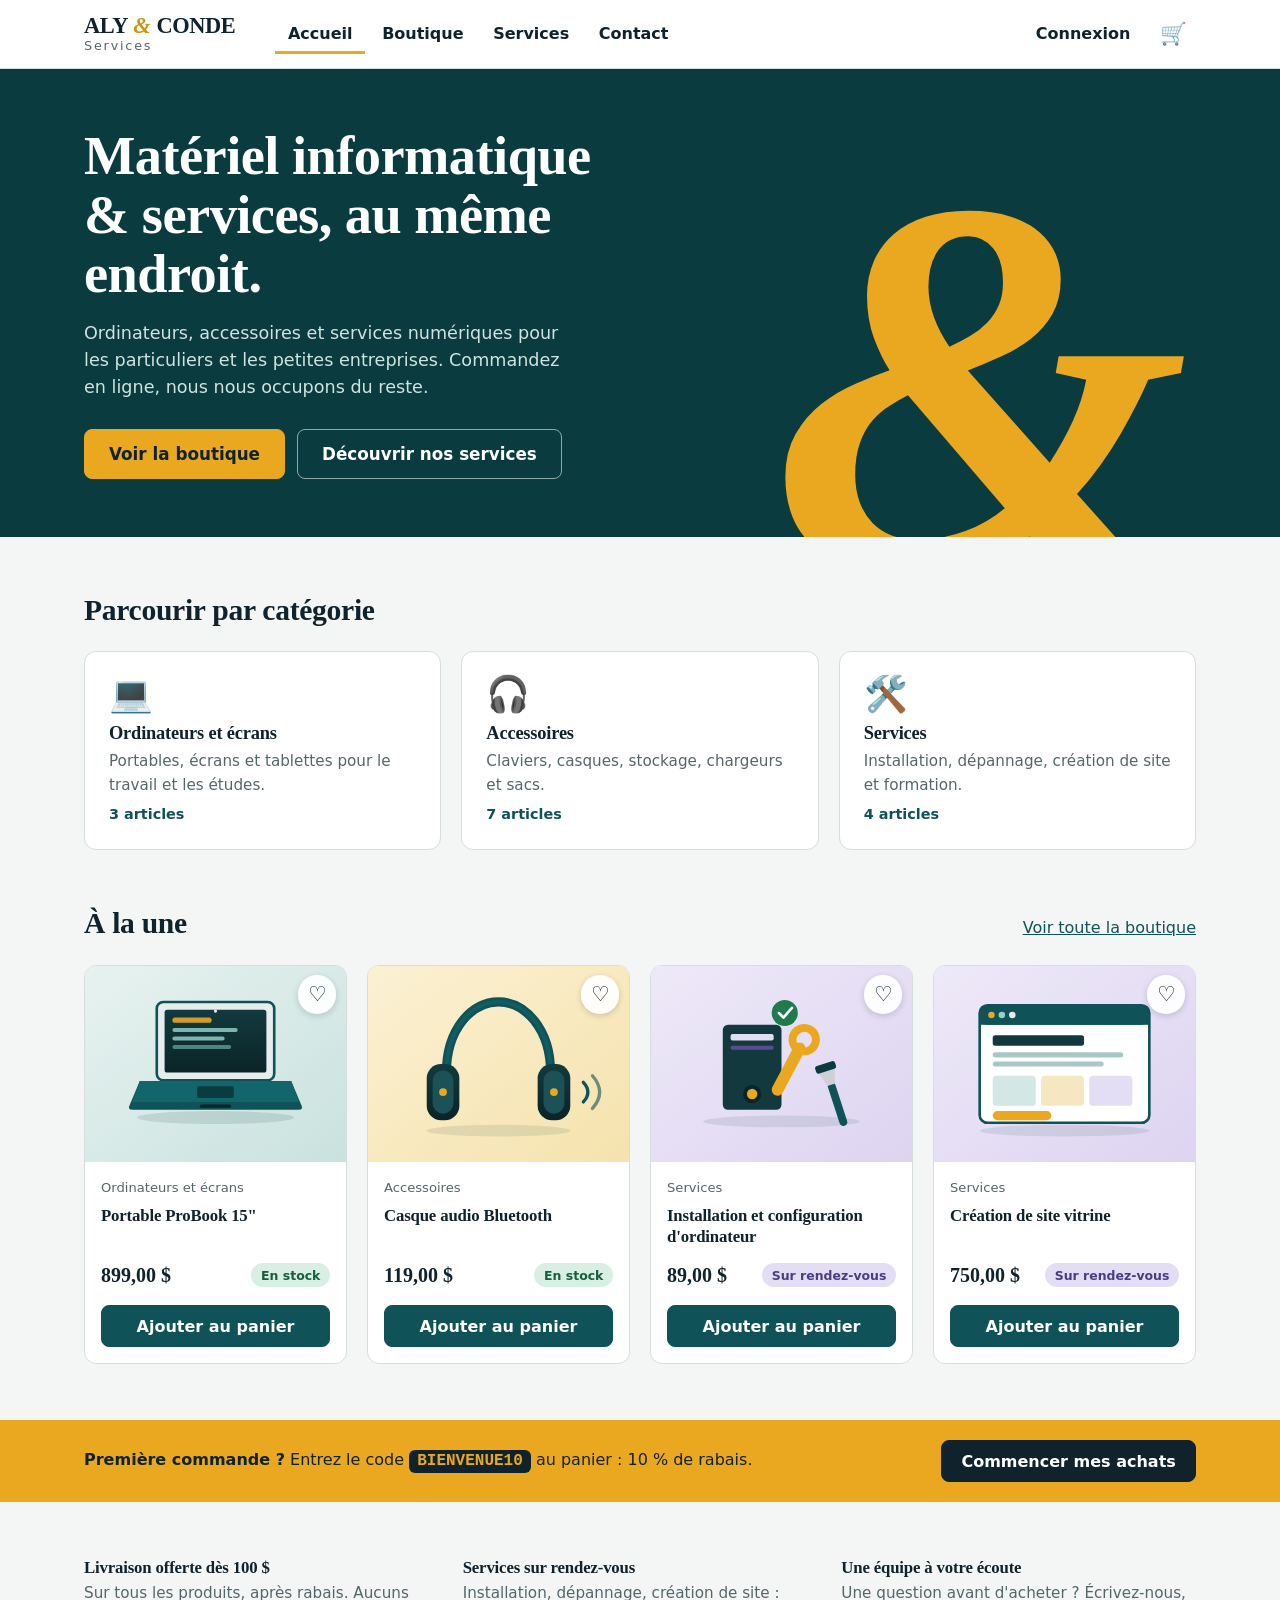
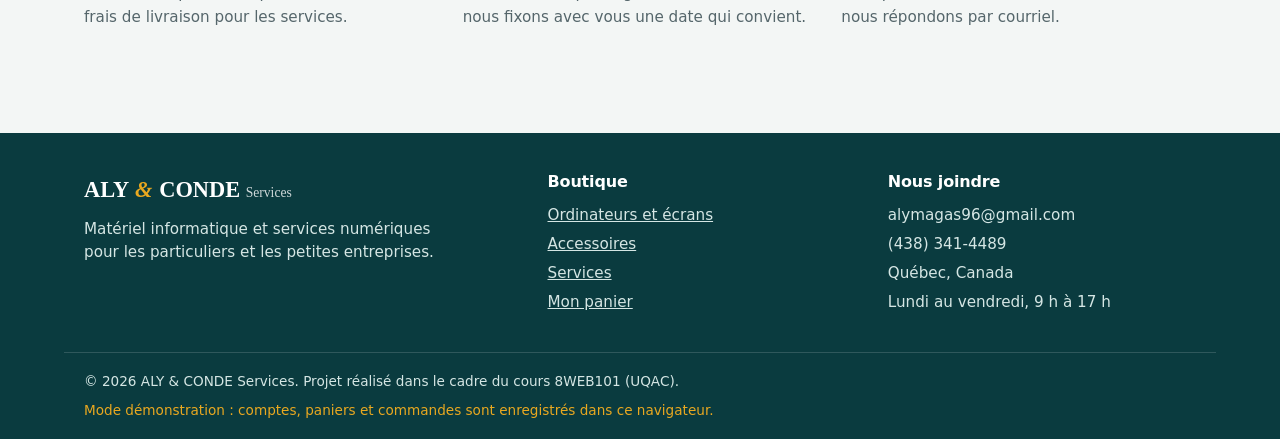
==== commit e7e4634e: "correction de script" ====
--- a/index.html
+++ b/index.html
@@ -107,6 +107,6 @@
 <script src="js/cart.js"></script>
 <script src="js/components.js"></script>
 <script src="js/layout.js"></script>
-<script src="js/pages/shop.js"></script>
+<script src="js/pages/home.js"></script>
 </body>
 </html>
